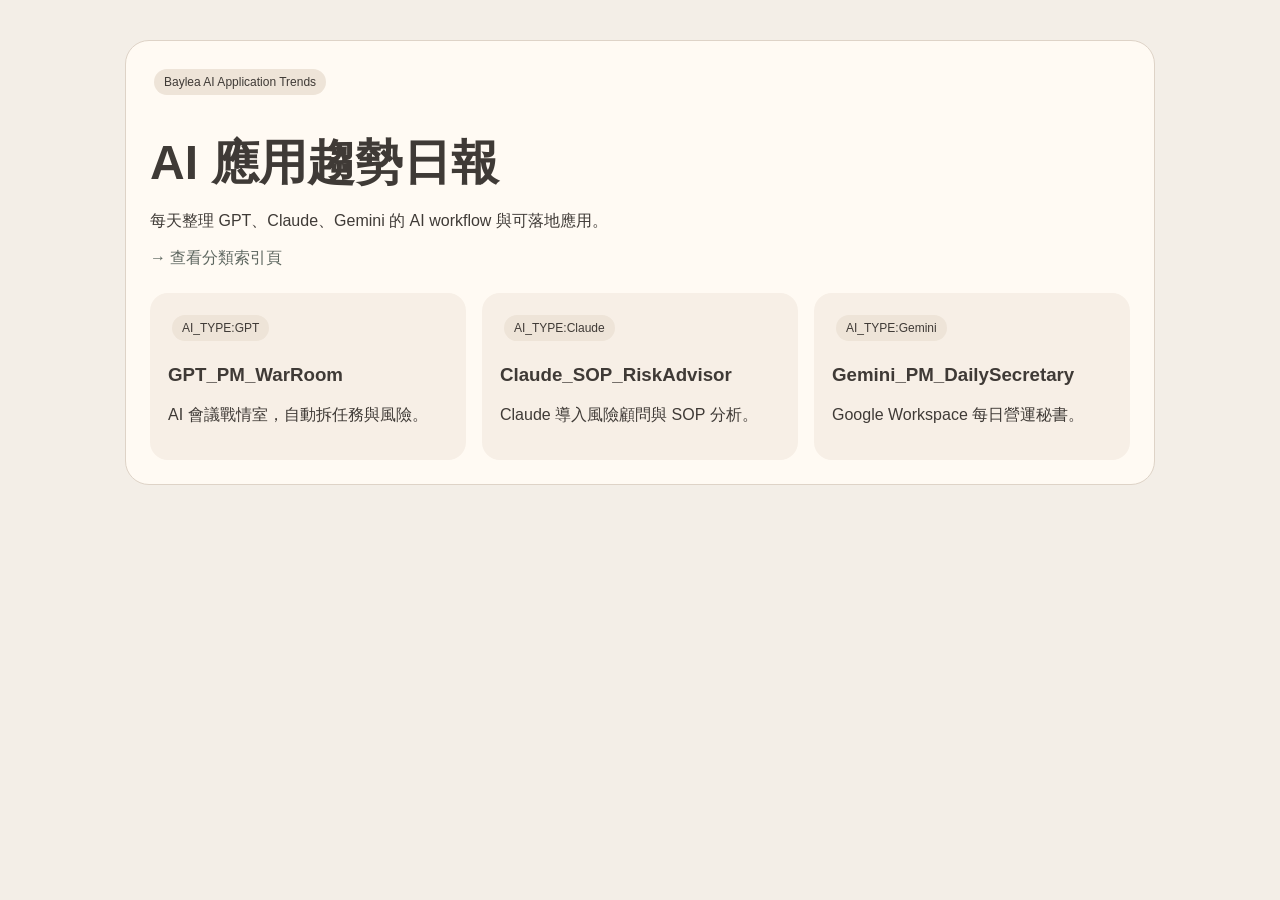
==== index.html @ 653c3ebe "Initialize AI Application Trends homepage" ====
<!DOCTYPE html><html lang="zh-Hant"><head><meta charset="UTF-8"><meta name="viewport" content="width=device-width, initial-scale=1.0"><title>Baylea AI Application Trends</title><style>body{font-family:-apple-system,BlinkMacSystemFont,'Segoe UI','Noto Sans TC',sans-serif;background:#f3eee7;color:#3f3a36;margin:0;padding:40px}a{text-decoration:none;color:#5f6861}.card{background:#fffaf3;border:1px solid #ded3c7;border-radius:24px;padding:24px;max-width:980px;margin:auto}.tag{display:inline-block;background:#eee4d8;border-radius:999px;padding:6px 10px;margin:4px;font-size:12px}h1{font-size:48px;margin-bottom:10px}.grid{display:grid;grid-template-columns:repeat(auto-fit,minmax(240px,1fr));gap:16px;margin-top:24px}.item{background:#f7efe6;padding:18px;border-radius:18px}</style></head><body><div class="card"><div class="tag">Baylea AI Application Trends</div><h1>AI 應用趨勢日報</h1><p>每天整理 GPT、Claude、Gemini 的 AI workflow 與可落地應用。</p><p><a href="category.html">→ 查看分類索引頁</a></p><div class="grid"><div class="item"><div class="tag">AI_TYPE:GPT</div><h3>GPT_PM_WarRoom</h3><p>AI 會議戰情室，自動拆任務與風險。</p></div><div class="item"><div class="tag">AI_TYPE:Claude</div><h3>Claude_SOP_RiskAdvisor</h3><p>Claude 導入風險顧問與 SOP 分析。</p></div><div class="item"><div class="tag">AI_TYPE:Gemini</div><h3>Gemini_PM_DailySecretary</h3><p>Google Workspace 每日營運秘書。</p></div></div></div></body></html>
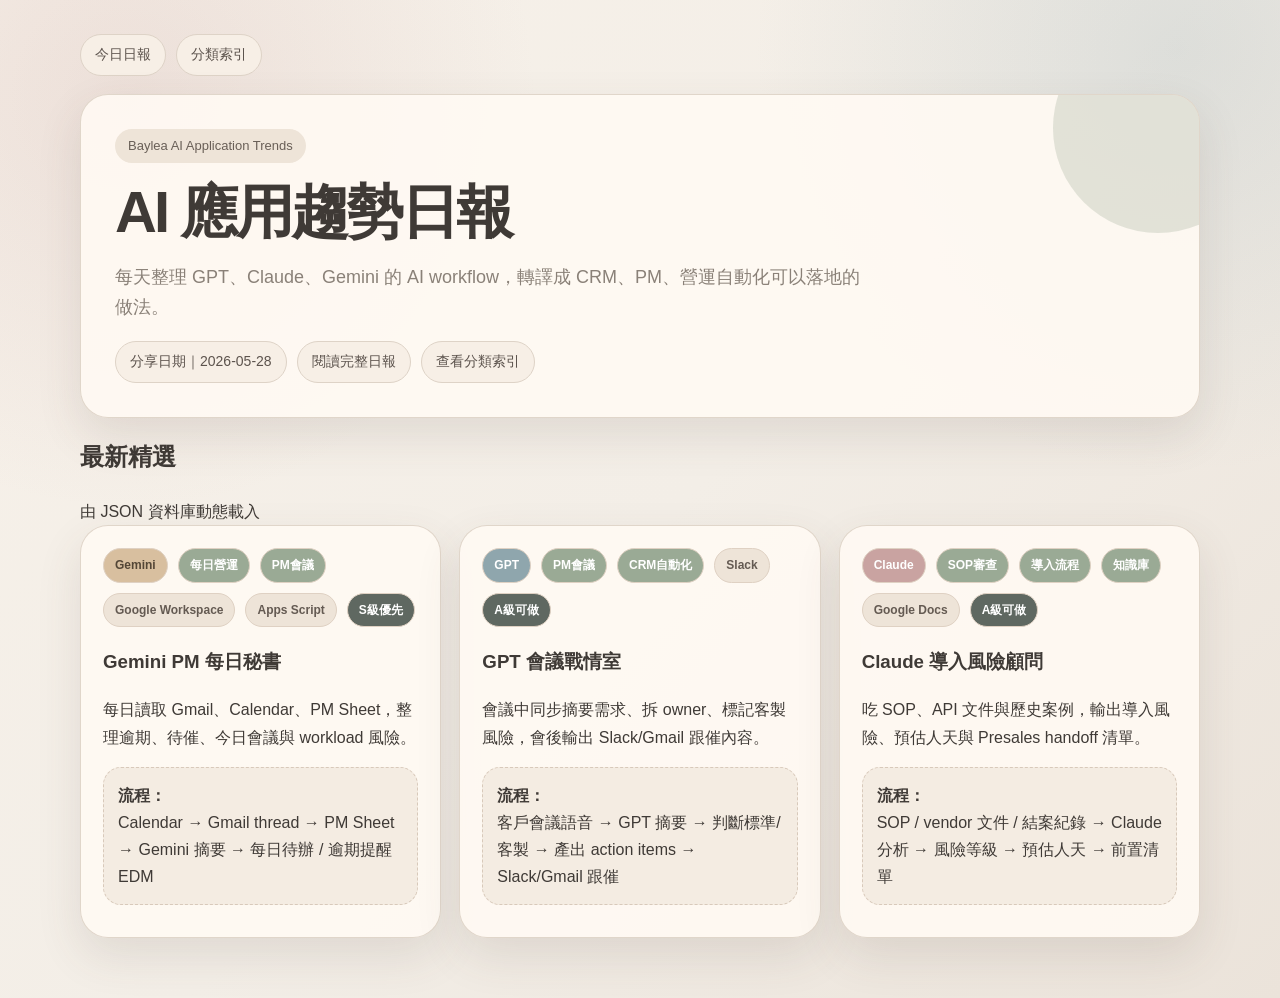
==== commit b017104c: "Upgrade homepage to dynamic v2" ====
--- a/index.html
+++ b/index.html
@@ -1 +1 @@
-<!DOCTYPE html><html lang="zh-Hant"><head><meta charset="UTF-8"><meta name="viewport" content="width=device-width, initial-scale=1.0"><title>Baylea AI Application Trends</title><style>body{font-family:-apple-system,BlinkMacSystemFont,'Segoe UI','Noto Sans TC',sans-serif;background:#f3eee7;color:#3f3a36;margin:0;padding:40px}a{text-decoration:none;color:#5f6861}.card{background:#fffaf3;border:1px solid #ded3c7;border-radius:24px;padding:24px;max-width:980px;margin:auto}.tag{display:inline-block;background:#eee4d8;border-radius:999px;padding:6px 10px;margin:4px;font-size:12px}h1{font-size:48px;margin-bottom:10px}.grid{display:grid;grid-template-columns:repeat(auto-fit,minmax(240px,1fr));gap:16px;margin-top:24px}.item{background:#f7efe6;padding:18px;border-radius:18px}</style></head><body><div class="card"><div class="tag">Baylea AI Application Trends</div><h1>AI 應用趨勢日報</h1><p>每天整理 GPT、Claude、Gemini 的 AI workflow 與可落地應用。</p><p><a href="category.html">→ 查看分類索引頁</a></p><div class="grid"><div class="item"><div class="tag">AI_TYPE:GPT</div><h3>GPT_PM_WarRoom</h3><p>AI 會議戰情室，自動拆任務與風險。</p></div><div class="item"><div class="tag">AI_TYPE:Claude</div><h3>Claude_SOP_RiskAdvisor</h3><p>Claude 導入風險顧問與 SOP 分析。</p></div><div class="item"><div class="tag">AI_TYPE:Gemini</div><h3>Gemini_PM_DailySecretary</h3><p>Google Workspace 每日營運秘書。</p></div></div></div></body></html>+<!DOCTYPE html><html lang="zh-Hant"><head><meta charset="UTF-8"><meta name="viewport" content="width=device-width,initial-scale=1.0"><title>Baylea AI Application Trends</title><link rel="stylesheet" href="assets/style.css"></head><body><main class="wrap"><nav class="nav"><a class="pill" href="index.html">今日日報</a><a class="pill" href="category.html">分類索引</a></nav><section class="hero"><div class="eyebrow">Baylea AI Application Trends</div><h1>AI 應用趨勢日報</h1><p class="sub">每天整理 GPT、Claude、Gemini 的 AI workflow，轉譯成 CRM、PM、營運自動化可以落地的做法。</p><div class="meta"><span class="pill">分享日期｜2026-05-28</span><a class="pill" href="daily/2026-05-28.html">閱讀完整日報</a><a class="pill" href="category.html">查看分類索引</a></div></section><div class="section-title"><h2>最新精選</h2><span>由 JSON 資料庫動態載入</span></div><section id="latestGrid" class="grid"></section></main><script src="assets/app.js"></script><script>renderLatest();</script></body></html>
--- a/assets/style.css
+++ b/assets/style.css
@@ -0,0 +1 @@
+:root{--bg:#f3eee7;--paper:#fffaf3;--ink:#3f3a36;--muted:#8a8178;--line:#ded3c7;--sage:#9aaa95;--blue:#8fa6ad;--rose:#c9a3a1;--sand:#d8bf9f;--deep:#5f6861;--shadow:0 18px 45px rgba(82,69,58,.12)}*{box-sizing:border-box}body{margin:0;font-family:-apple-system,BlinkMacSystemFont,"Segoe UI","Noto Sans TC","PingFang TC",sans-serif;background:radial-gradient(circle at 10% 10%,rgba(201,163,161,.22),transparent 28%),radial-gradient(circle at 92% 5%,rgba(143,166,173,.22),transparent 28%),linear-gradient(135deg,#f7f1e9 0%,var(--bg) 52%,#ebe3da 100%);color:var(--ink);line-height:1.7}.wrap{width:min(1120px,calc(100% - 32px));margin:0 auto;padding:34px 0 60px}.hero,.sidebar,.results,.card{background:rgba(255,250,243,.9);border:1px solid rgba(222,211,199,.92);box-shadow:var(--shadow);border-radius:28px}.hero{padding:34px;position:relative;overflow:hidden}.hero:after{content:"";position:absolute;width:210px;height:210px;right:-64px;top:-72px;background:rgba(154,170,149,.28);border-radius:50%}.eyebrow,.pill,.tag,.filter{display:inline-flex;align-items:center;border-radius:999px}.eyebrow{padding:6px 13px;background:#eee4d8;color:#695f57;font-size:13px}.pill{padding:8px 14px;font-size:14px;background:#f7efe6;border:1px solid var(--line);color:#5c534d;text-decoration:none}h1{margin:18px 0 10px;font-size:clamp(30px,5.5vw,58px);line-height:1.08;letter-spacing:-.05em}.sub{max-width:760px;color:var(--muted);font-size:18px}.nav,.meta,.top-tags,.active-bar{display:flex;gap:10px;flex-wrap:wrap}.nav{margin-bottom:18px}.layout{display:grid;grid-template-columns:280px 1fr;gap:20px;margin-top:22px}.sidebar,.results,.card{padding:22px}.grid{display:grid;grid-template-columns:repeat(3,1fr);gap:18px}.tag{padding:6px 11px;font-size:12px;font-weight:700;background:#eee4d8;color:#645a52;border:1px solid #dfd1c3}.tag.gpt{background:var(--blue);color:#fff}.tag.claude{background:var(--rose);color:#fff}.tag.gemini{background:var(--sand);color:#534636}.tag.scene{background:var(--sage);color:#fff}.tag.priority{background:var(--deep);color:#fff}.workflow{background:#f4ece2;border-radius:18px;padding:14px;margin:10px 0;border:1px dashed #d8c9ba}.filter{width:100%;justify-content:space-between;padding:9px 11px;margin-bottom:8px;background:#f4ece2;border:1px solid #e1d4c6;color:#5d544d;cursor:pointer}.filter.active{background:var(--deep);color:#fff}.searchbar{width:100%;border:1px solid #d9cabc;border-radius:18px;padding:13px 15px;background:#fffaf3;font-size:15px;margin-bottom:14px}.result-card{border:1px solid #ded3c7;border-radius:22px;padding:18px;background:rgba(247,239,230,.66);margin-bottom:14px}.btn{border:none;border-radius:999px;background:#eee4d8;color:#5c534d;padding:9px 13px;cursor:pointer}@media(max-width:880px){.grid,.layout{grid-template-columns:1fr}}
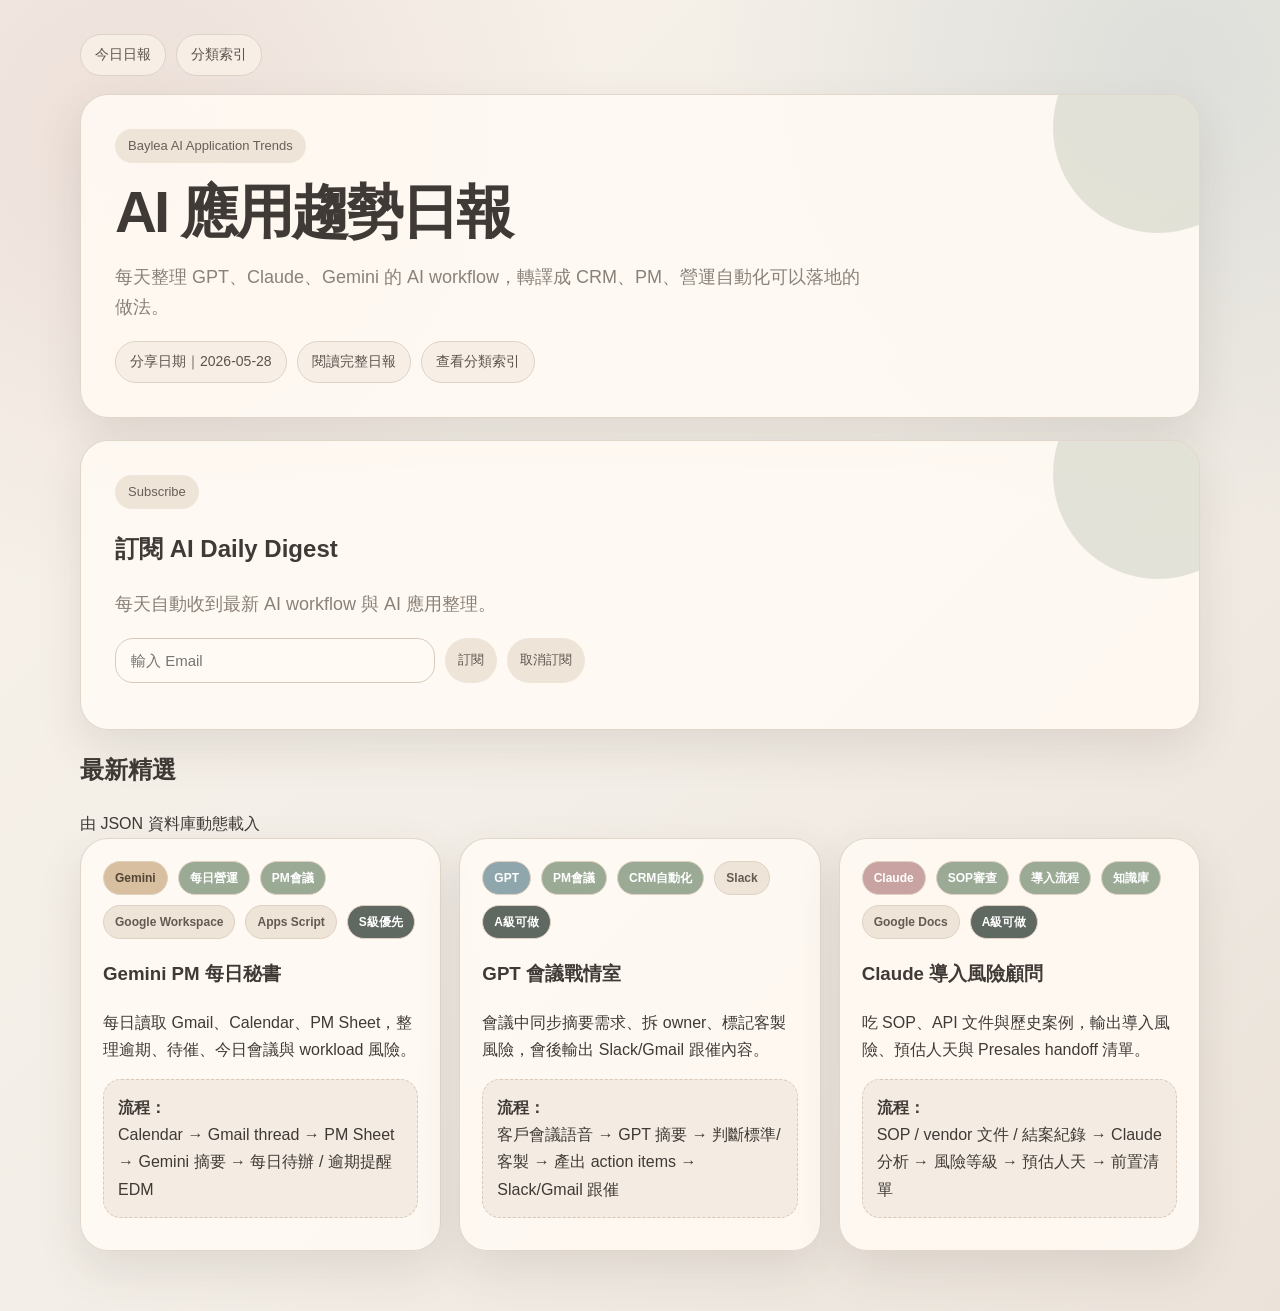
==== commit 47b568a8: "Add subscription frontend" ====
--- a/index.html
+++ b/index.html
@@ -1 +1 @@
-<!DOCTYPE html><html lang="zh-Hant"><head><meta charset="UTF-8"><meta name="viewport" content="width=device-width,initial-scale=1.0"><title>Baylea AI Application Trends</title><link rel="stylesheet" href="assets/style.css"></head><body><main class="wrap"><nav class="nav"><a class="pill" href="index.html">今日日報</a><a class="pill" href="category.html">分類索引</a></nav><section class="hero"><div class="eyebrow">Baylea AI Application Trends</div><h1>AI 應用趨勢日報</h1><p class="sub">每天整理 GPT、Claude、Gemini 的 AI workflow，轉譯成 CRM、PM、營運自動化可以落地的做法。</p><div class="meta"><span class="pill">分享日期｜2026-05-28</span><a class="pill" href="daily/2026-05-28.html">閱讀完整日報</a><a class="pill" href="category.html">查看分類索引</a></div></section><div class="section-title"><h2>最新精選</h2><span>由 JSON 資料庫動態載入</span></div><section id="latestGrid" class="grid"></section></main><script src="assets/app.js"></script><script>renderLatest();</script></body></html>+<!DOCTYPE html><html lang="zh-Hant"><head><meta charset="UTF-8"><meta name="viewport" content="width=device-width,initial-scale=1.0"><title>Baylea AI Application Trends</title><link rel="stylesheet" href="assets/style.css"></head><body><main class="wrap"><nav class="nav"><a class="pill" href="index.html">今日日報</a><a class="pill" href="category.html">分類索引</a></nav><section class="hero"><div class="eyebrow">Baylea AI Application Trends</div><h1>AI 應用趨勢日報</h1><p class="sub">每天整理 GPT、Claude、Gemini 的 AI workflow，轉譯成 CRM、PM、營運自動化可以落地的做法。</p><div class="meta"><span class="pill">分享日期｜2026-05-28</span><a class="pill" href="daily/2026-05-28.html">閱讀完整日報</a><a class="pill" href="category.html">查看分類索引</a></div></section><section class="hero" style="margin-top:22px"><div class="eyebrow">Subscribe</div><h2>訂閱 AI Daily Digest</h2><p class="sub">每天自動收到最新 AI workflow 與 AI 應用整理。</p><div class="meta"><input id="subscribeEmail" class="searchbar" style="max-width:320px;margin:0" placeholder="輸入 Email" /><button class="btn" onclick="submitSubscription('subscribe')">訂閱</button><button class="btn" onclick="submitSubscription('unsubscribe')">取消訂閱</button></div><div id="subscribeMessage" style="margin-top:12px;color:#8a8178"></div></section><div class="section-title"><h2>最新精選</h2><span>由 JSON 資料庫動態載入</span></div><section id="latestGrid" class="grid"></section></main><script src="assets/config.js"></script><script src="assets/app.js"></script><script>renderLatest();</script></body></html>
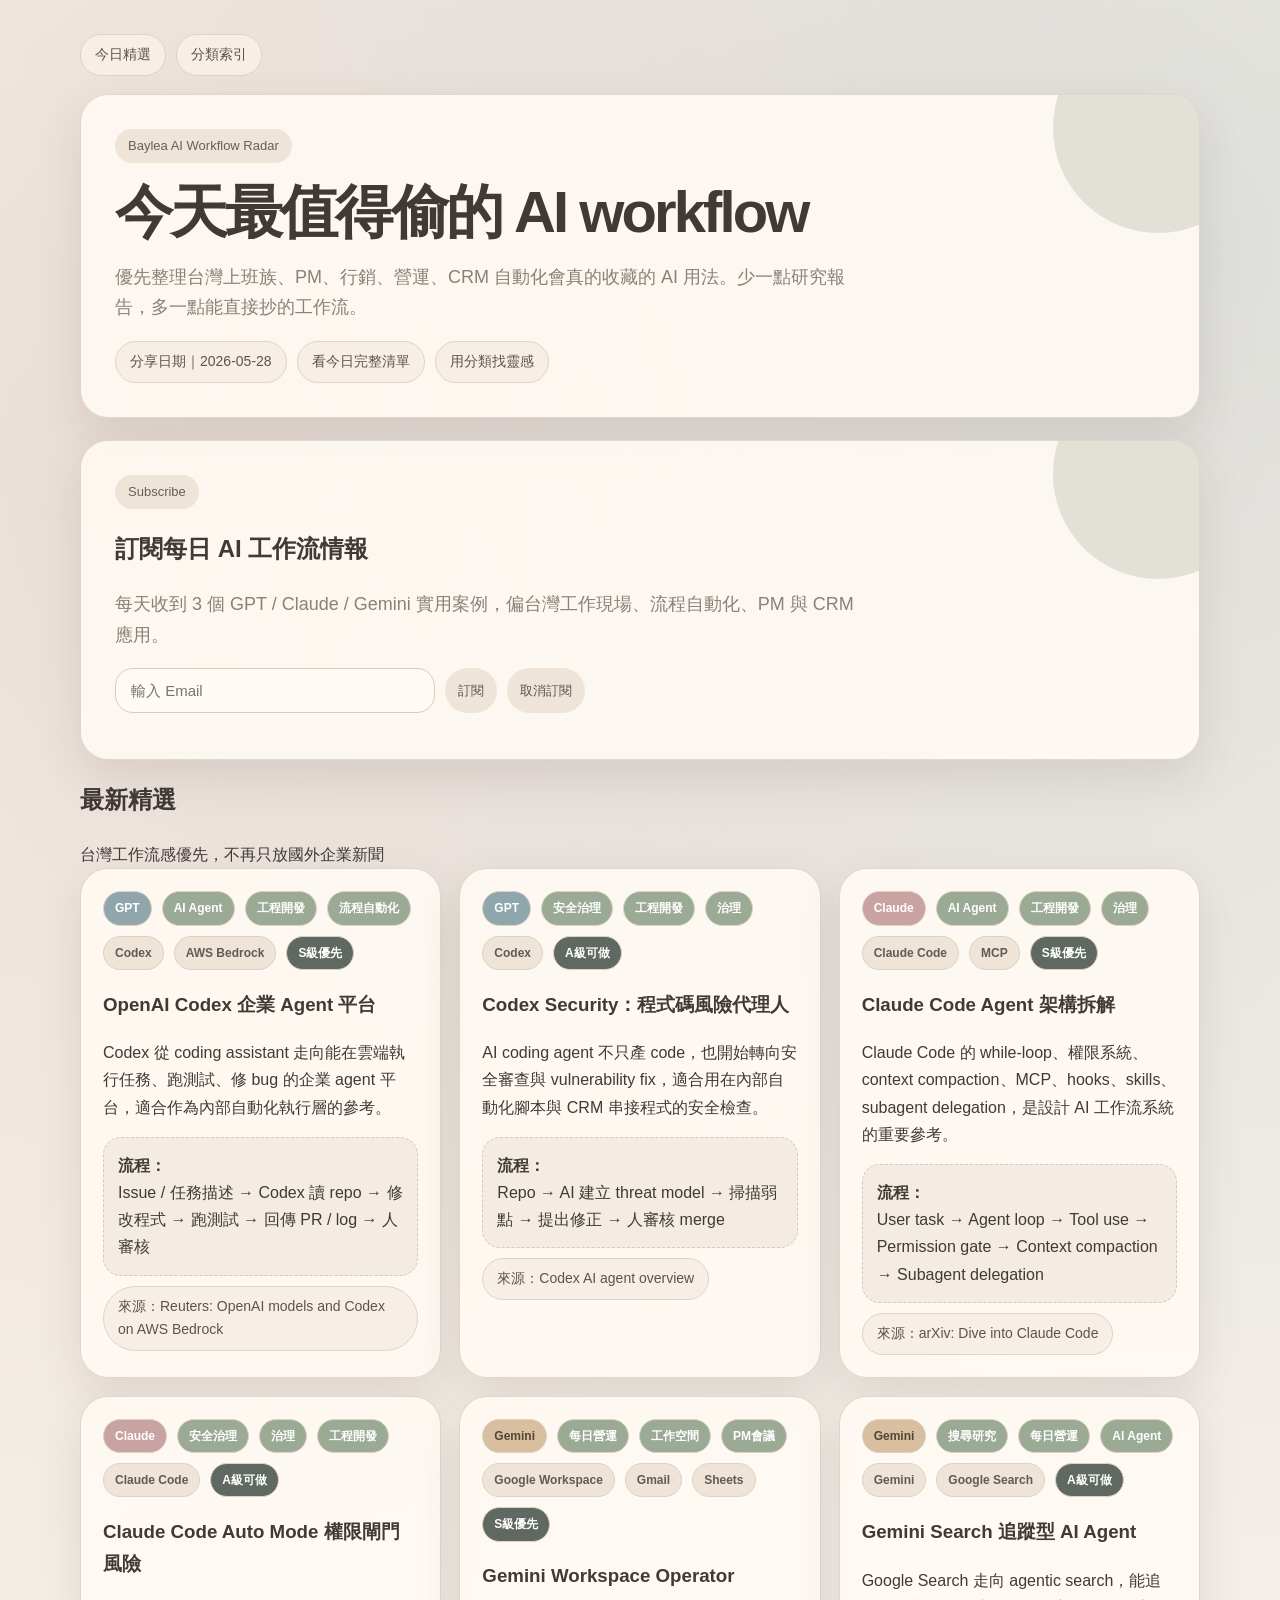
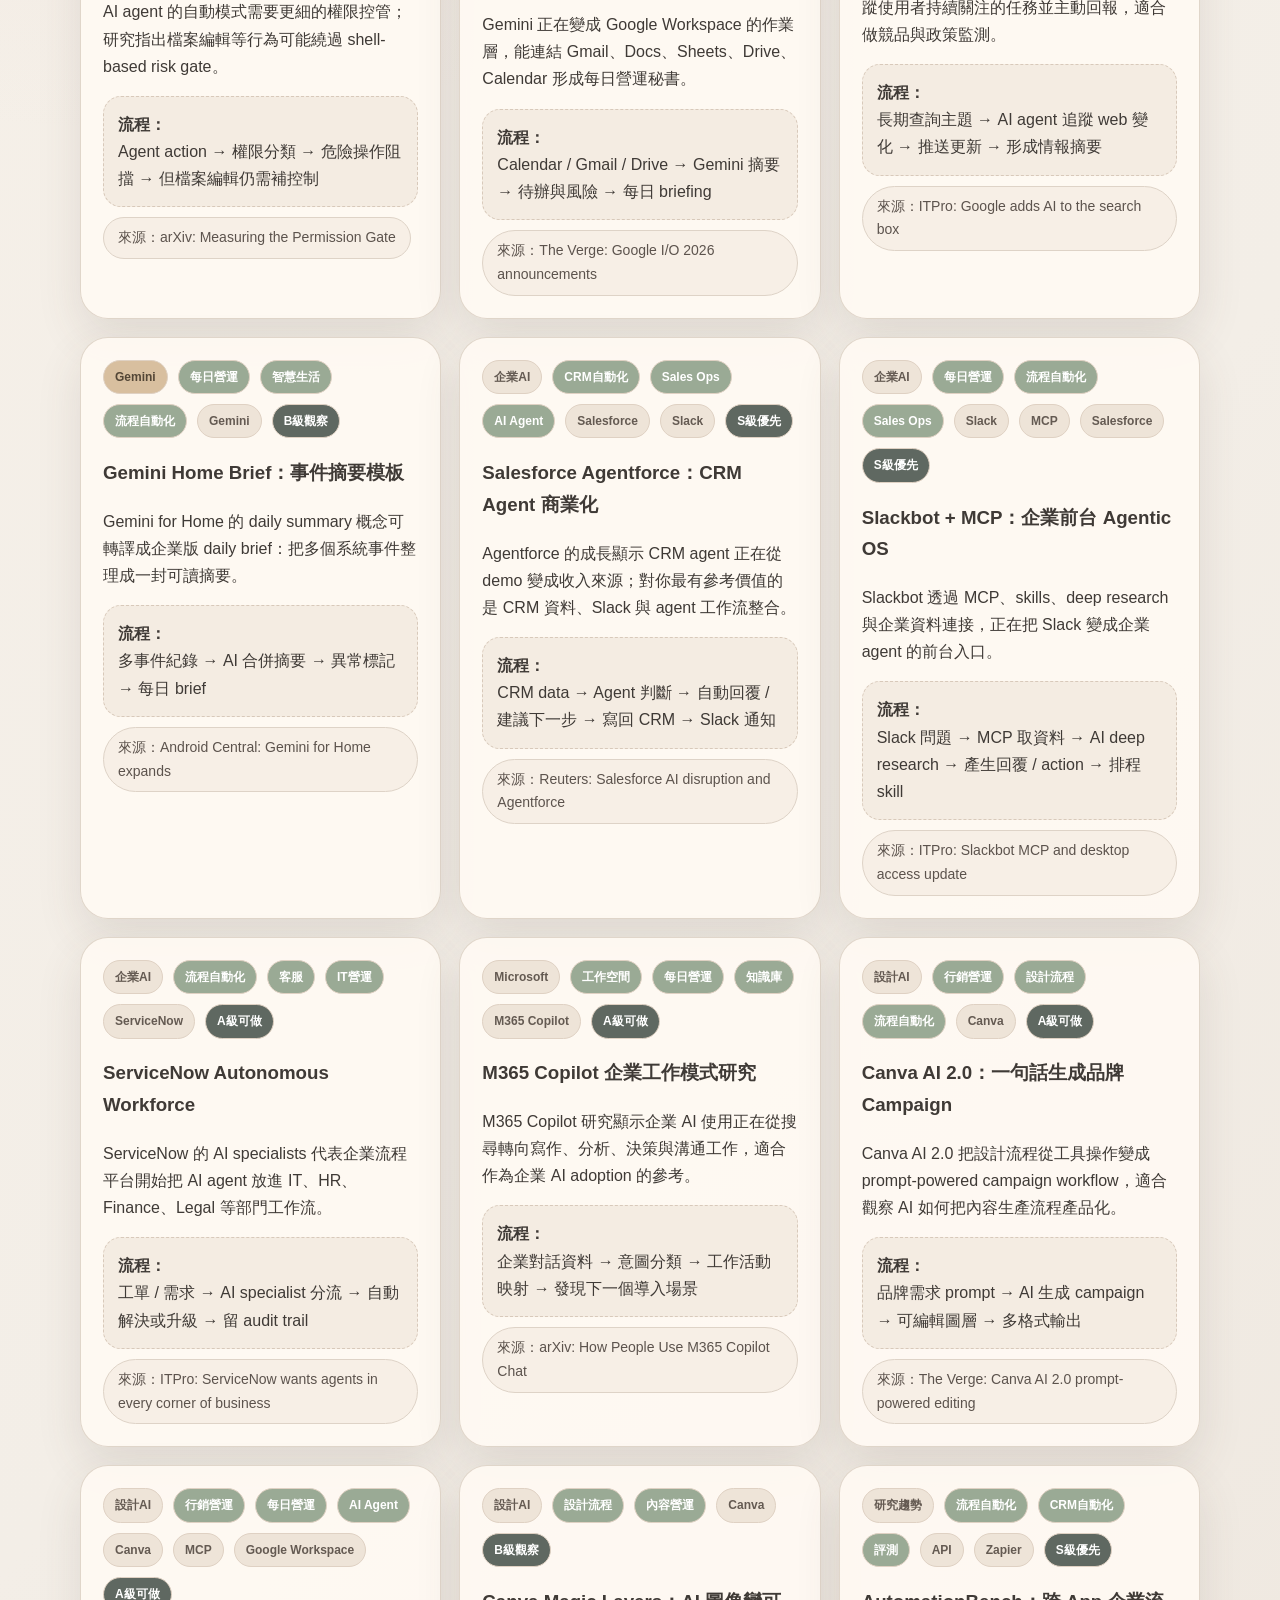
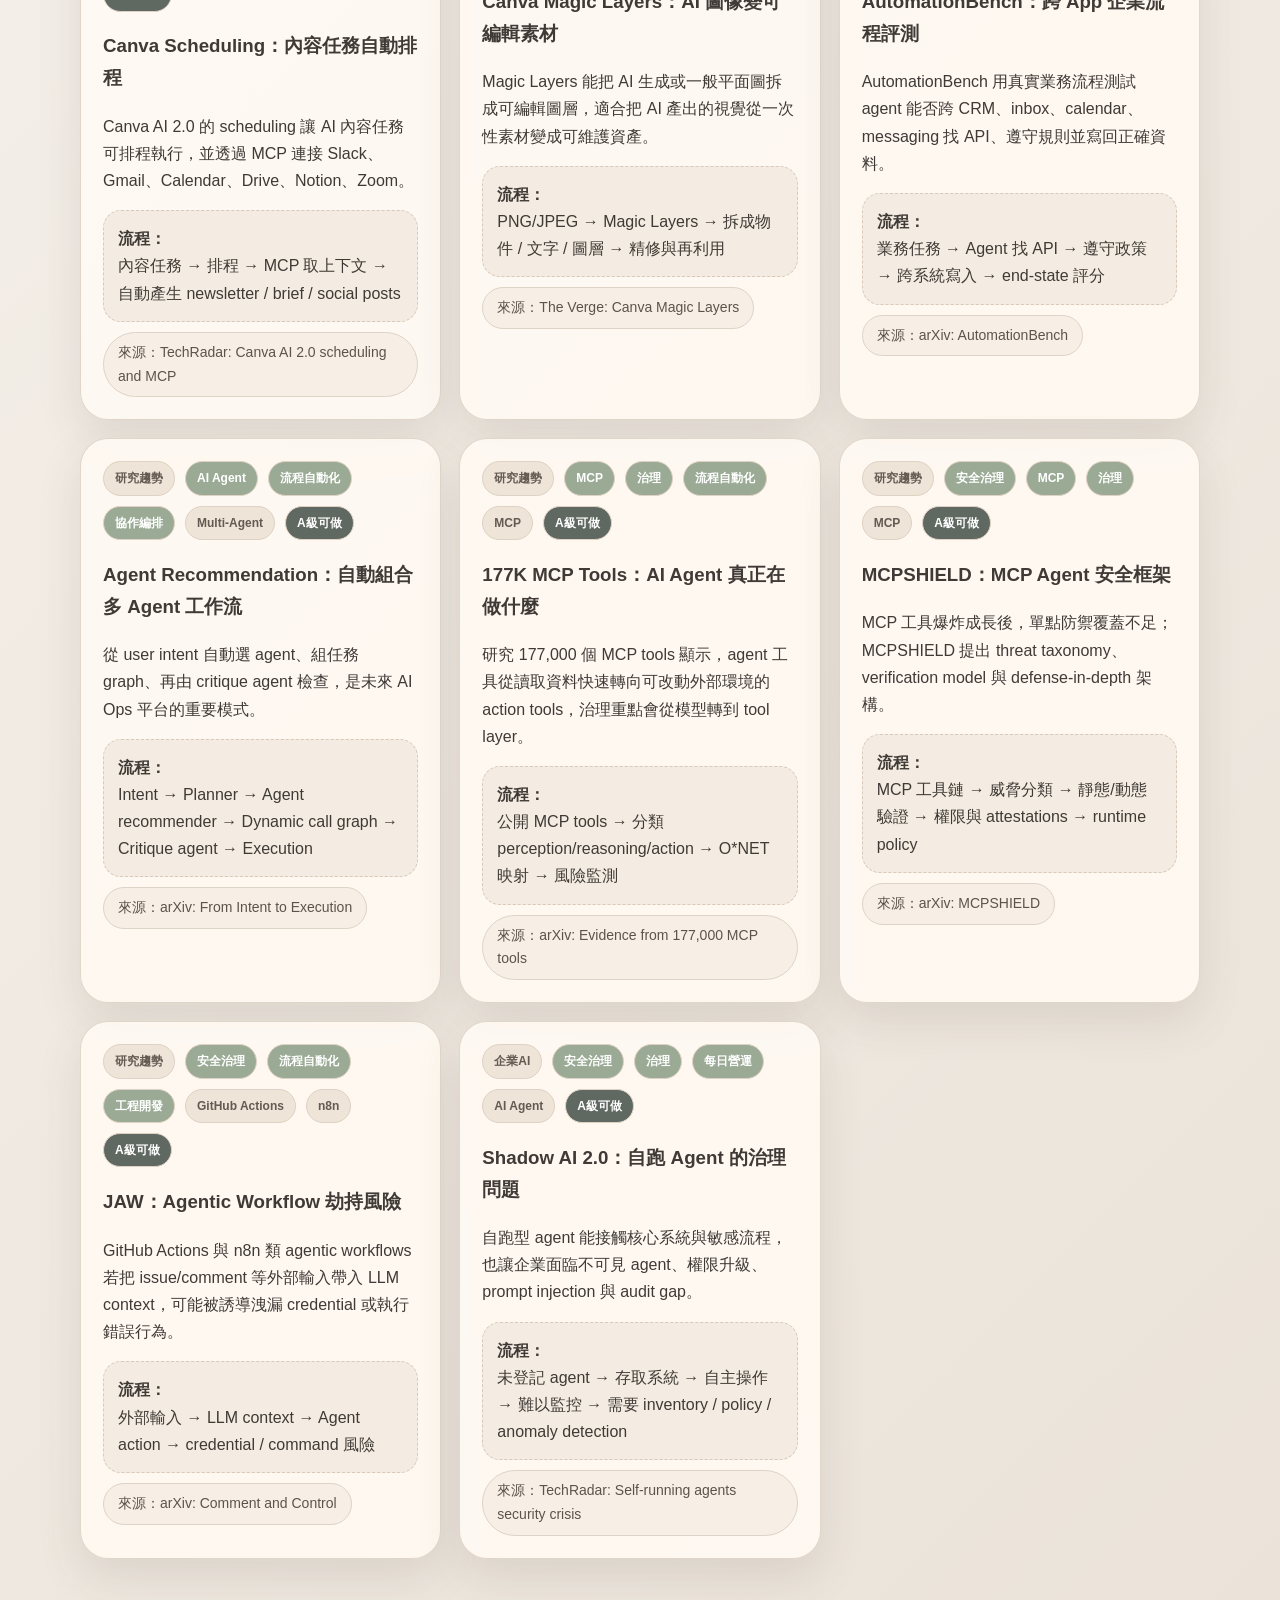
==== commit 7210c62e: "Reposition homepage for Taiwan practical AI workflows" ====
--- a/index.html
+++ b/index.html
@@ -1 +1 @@
-<!DOCTYPE html><html lang="zh-Hant"><head><meta charset="UTF-8"><meta name="viewport" content="width=device-width,initial-scale=1.0"><title>Baylea AI Application Trends</title><link rel="stylesheet" href="assets/style.css"></head><body><main class="wrap"><nav class="nav"><a class="pill" href="index.html">今日日報</a><a class="pill" href="category.html">分類索引</a></nav><section class="hero"><div class="eyebrow">Baylea AI Application Trends</div><h1>AI 應用趨勢日報</h1><p class="sub">每天整理 GPT、Claude、Gemini 的 AI workflow，轉譯成 CRM、PM、營運自動化可以落地的做法。</p><div class="meta"><span class="pill">分享日期｜2026-05-28</span><a class="pill" href="daily/2026-05-28.html">閱讀完整日報</a><a class="pill" href="category.html">查看分類索引</a></div></section><section class="hero" style="margin-top:22px"><div class="eyebrow">Subscribe</div><h2>訂閱 AI Daily Digest</h2><p class="sub">每天自動收到最新 AI workflow 與 AI 應用整理。</p><div class="meta"><input id="subscribeEmail" class="searchbar" style="max-width:320px;margin:0" placeholder="輸入 Email" /><button class="btn" onclick="submitSubscription('subscribe')">訂閱</button><button class="btn" onclick="submitSubscription('unsubscribe')">取消訂閱</button></div><div id="subscribeMessage" style="margin-top:12px;color:#8a8178"></div></section><div class="section-title"><h2>最新精選</h2><span>由 JSON 資料庫動態載入</span></div><section id="latestGrid" class="grid"></section></main><script src="assets/config.js"></script><script src="assets/app.js"></script><script>renderLatest();</script></body></html>+<!DOCTYPE html><html lang="zh-Hant"><head><meta charset="UTF-8"><meta name="viewport" content="width=device-width,initial-scale=1.0"><title>今天最值得偷的 AI workflow</title><link rel="stylesheet" href="assets/style.css"></head><body><main class="wrap"><nav class="nav"><a class="pill" href="index.html">今日精選</a><a class="pill" href="category.html">分類索引</a></nav><section class="hero"><div class="eyebrow">Baylea AI Workflow Radar</div><h1>今天最值得偷的 AI workflow</h1><p class="sub">優先整理台灣上班族、PM、行銷、營運、CRM 自動化會真的收藏的 AI 用法。少一點研究報告，多一點能直接抄的工作流。</p><div class="meta"><span class="pill">分享日期｜2026-05-28</span><a class="pill" href="daily/2026-05-28.html">看今日完整清單</a><a class="pill" href="category.html">用分類找靈感</a></div></section><section class="hero" style="margin-top:22px"><div class="eyebrow">Subscribe</div><h2>訂閱每日 AI 工作流情報</h2><p class="sub">每天收到 3 個 GPT / Claude / Gemini 實用案例，偏台灣工作現場、流程自動化、PM 與 CRM 應用。</p><div class="meta"><input id="subscribeEmail" class="searchbar" style="max-width:320px;margin:0" placeholder="輸入 Email" /><button class="btn" onclick="submitSubscription('subscribe')">訂閱</button><button class="btn" onclick="submitSubscription('unsubscribe')">取消訂閱</button></div><div id="subscribeMessage" style="margin-top:12px;color:#8a8178"></div></section><div class="section-title"><h2>最新精選</h2><span>台灣工作流感優先，不再只放國外企業新聞</span></div><section id="latestGrid" class="grid"></section></main><script src="assets/config.js"></script><script src="assets/app.js"></script><script>renderLatest();</script></body></html>
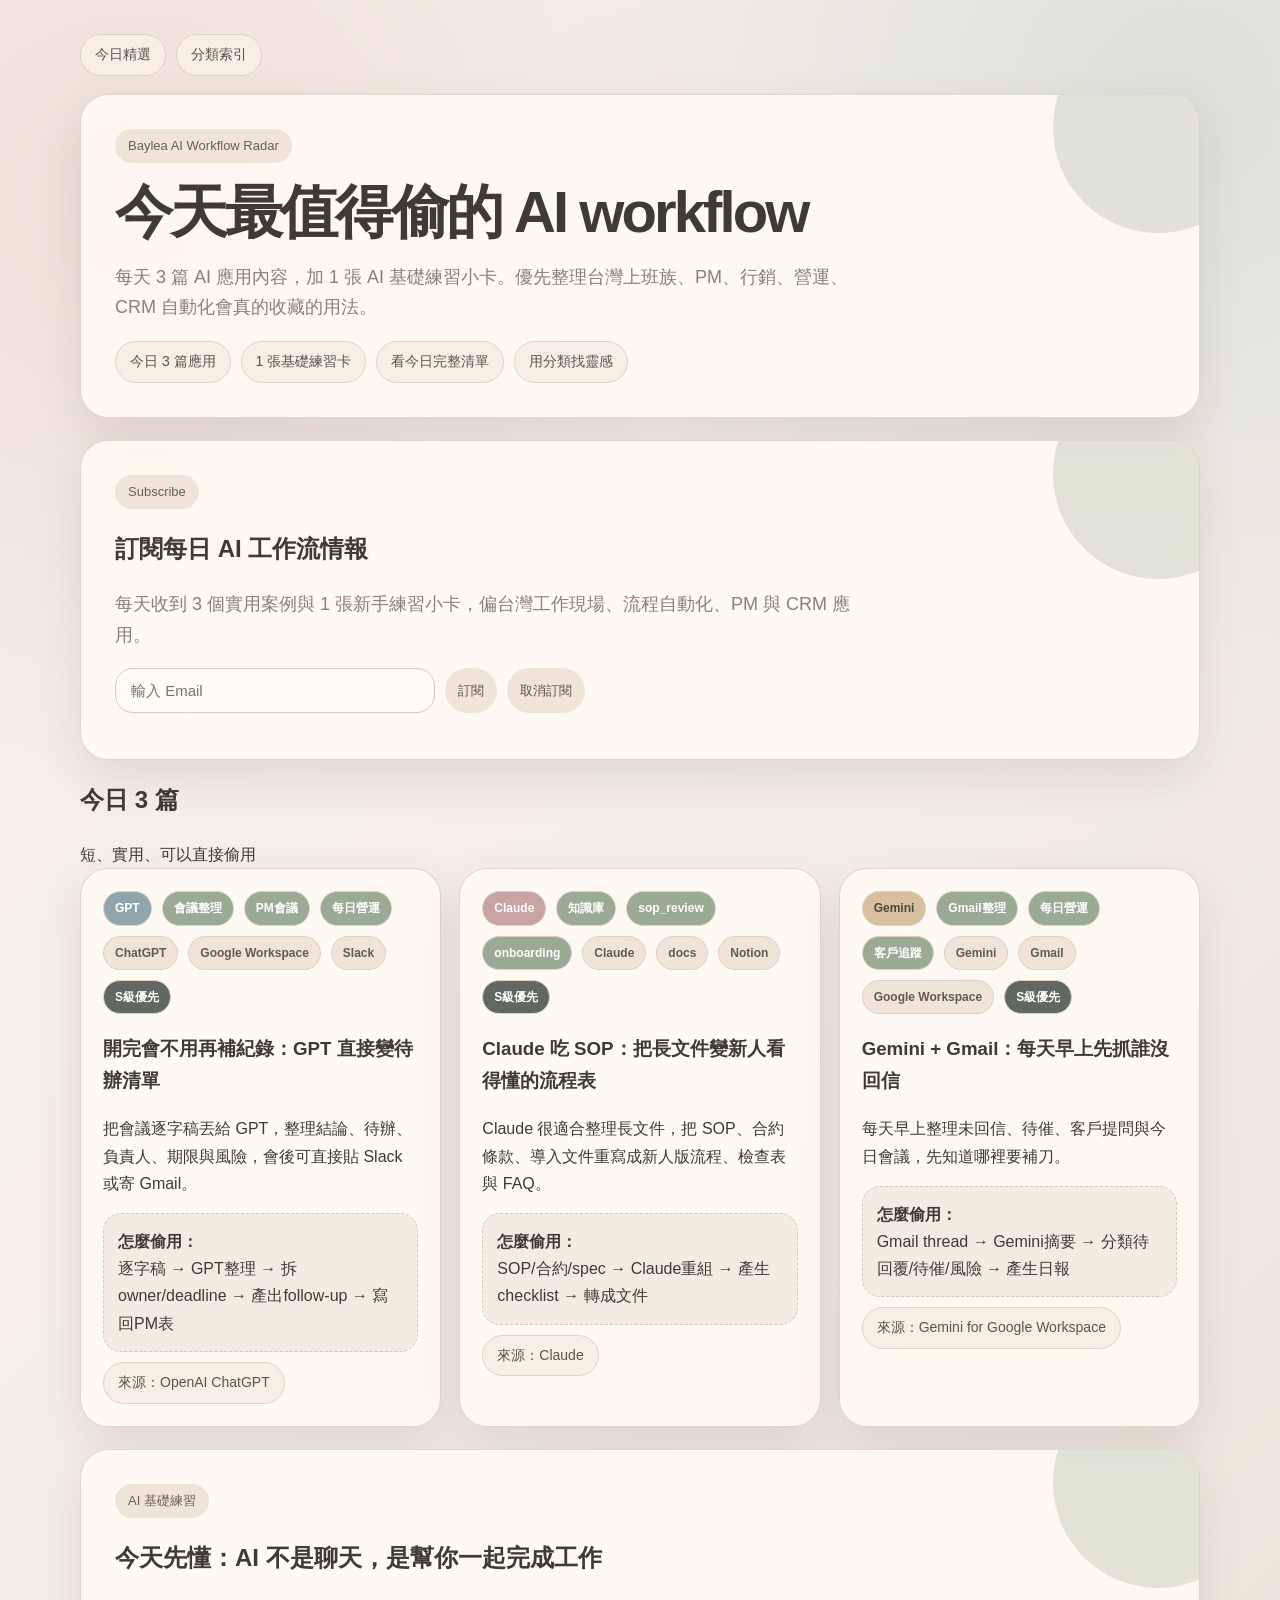
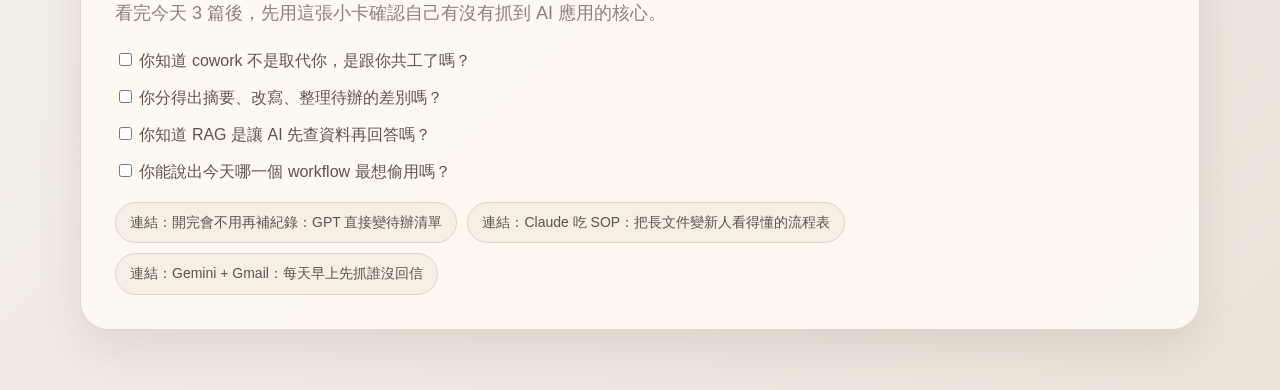
==== commit f2de0b12: "Add practice card host to homepage" ====
--- a/index.html
+++ b/index.html
@@ -1 +1 @@
-<!DOCTYPE html><html lang="zh-Hant"><head><meta charset="UTF-8"><meta name="viewport" content="width=device-width,initial-scale=1.0"><title>今天最值得偷的 AI workflow</title><link rel="stylesheet" href="assets/style.css"></head><body><main class="wrap"><nav class="nav"><a class="pill" href="index.html">今日精選</a><a class="pill" href="category.html">分類索引</a></nav><section class="hero"><div class="eyebrow">Baylea AI Workflow Radar</div><h1>今天最值得偷的 AI workflow</h1><p class="sub">優先整理台灣上班族、PM、行銷、營運、CRM 自動化會真的收藏的 AI 用法。少一點研究報告，多一點能直接抄的工作流。</p><div class="meta"><span class="pill">分享日期｜2026-05-28</span><a class="pill" href="daily/2026-05-28.html">看今日完整清單</a><a class="pill" href="category.html">用分類找靈感</a></div></section><section class="hero" style="margin-top:22px"><div class="eyebrow">Subscribe</div><h2>訂閱每日 AI 工作流情報</h2><p class="sub">每天收到 3 個 GPT / Claude / Gemini 實用案例，偏台灣工作現場、流程自動化、PM 與 CRM 應用。</p><div class="meta"><input id="subscribeEmail" class="searchbar" style="max-width:320px;margin:0" placeholder="輸入 Email" /><button class="btn" onclick="submitSubscription('subscribe')">訂閱</button><button class="btn" onclick="submitSubscription('unsubscribe')">取消訂閱</button></div><div id="subscribeMessage" style="margin-top:12px;color:#8a8178"></div></section><div class="section-title"><h2>最新精選</h2><span>台灣工作流感優先，不再只放國外企業新聞</span></div><section id="latestGrid" class="grid"></section></main><script src="assets/config.js"></script><script src="assets/app.js"></script><script>renderLatest();</script></body></html>+<!DOCTYPE html><html lang="zh-Hant"><head><meta charset="UTF-8"><meta name="viewport" content="width=device-width,initial-scale=1.0"><title>今天最值得偷的 AI workflow</title><link rel="stylesheet" href="assets/style.css"></head><body><main class="wrap"><nav class="nav"><a class="pill" href="index.html">今日精選</a><a class="pill" href="category.html">分類索引</a></nav><section class="hero"><div class="eyebrow">Baylea AI Workflow Radar</div><h1>今天最值得偷的 AI workflow</h1><p class="sub">每天 3 篇 AI 應用內容，加 1 張 AI 基礎練習小卡。優先整理台灣上班族、PM、行銷、營運、CRM 自動化會真的收藏的用法。</p><div class="meta"><span class="pill">今日 3 篇應用</span><span class="pill">1 張基礎練習卡</span><a class="pill" href="daily/2026-05-28.html">看今日完整清單</a><a class="pill" href="category.html">用分類找靈感</a></div></section><section class="hero" style="margin-top:22px"><div class="eyebrow">Subscribe</div><h2>訂閱每日 AI 工作流情報</h2><p class="sub">每天收到 3 個實用案例與 1 張新手練習小卡，偏台灣工作現場、流程自動化、PM 與 CRM 應用。</p><div class="meta"><input id="subscribeEmail" class="searchbar" style="max-width:320px;margin:0" placeholder="輸入 Email" /><button class="btn" onclick="submitSubscription('subscribe')">訂閱</button><button class="btn" onclick="submitSubscription('unsubscribe')">取消訂閱</button></div><div id="subscribeMessage" style="margin-top:12px;color:#8a8178"></div></section><div class="section-title"><h2>今日 3 篇</h2><span>短、實用、可以直接偷用</span></div><section id="latestGrid" class="grid"></section><div id="practiceHost"></div></main><script src="assets/config.js"></script><script src="assets/app.js"></script><script>renderLatest();</script></body></html>
